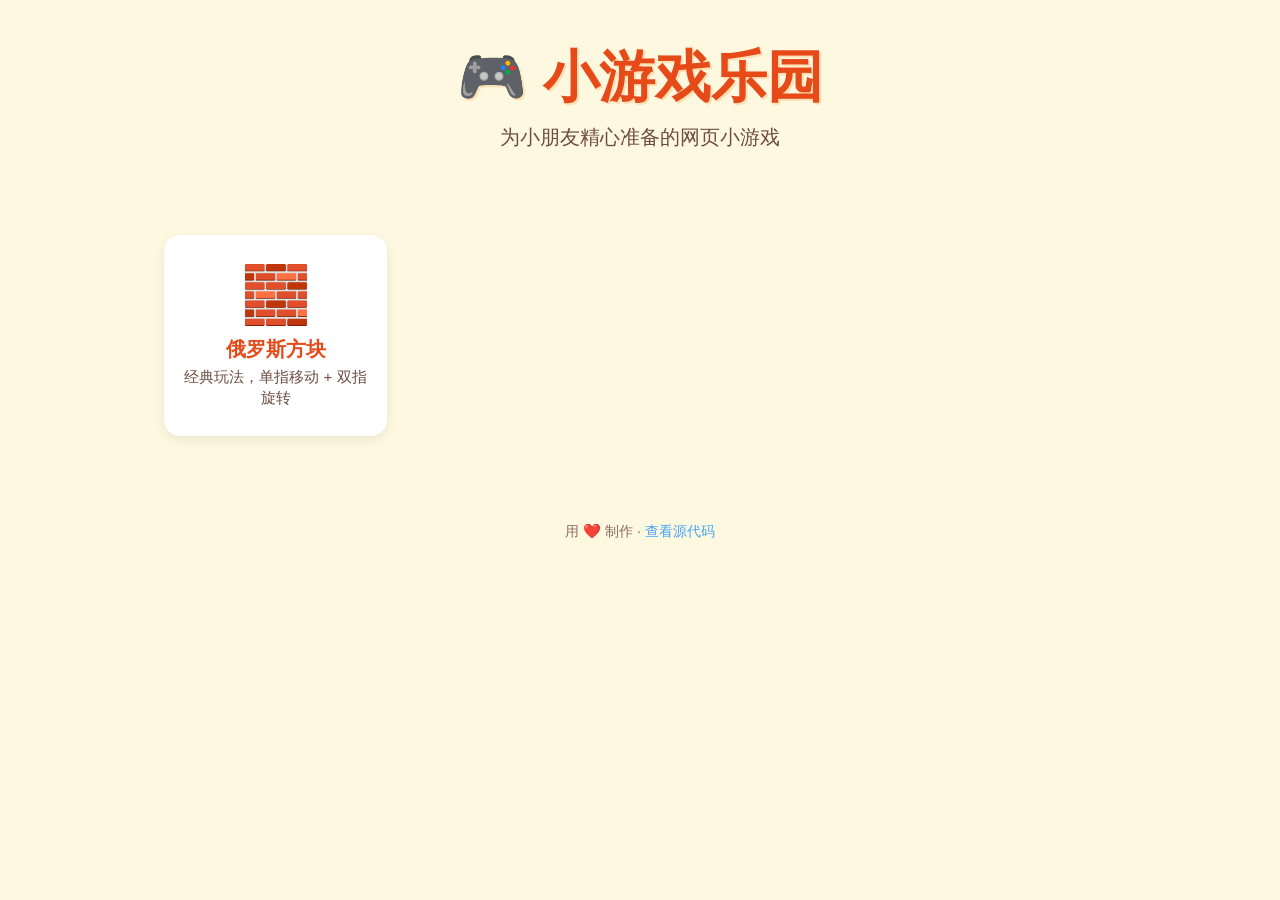
==== index.html @ b6985a57 "fix: use relative paths for SW/manifest/icons to support GitHub Pages subpath deploy GitHub Pages ho" ====
<!DOCTYPE html>
<html lang="zh-CN">
<head>
  <meta charset="UTF-8">
  <meta name="viewport" content="width=device-width, initial-scale=1.0">
  <link rel="manifest" href="./manifest.json">
  <link rel="icon" type="image/svg+xml" href="./icon.svg">
  <link rel="apple-touch-icon" href="./icon.svg">
  <meta name="theme-color" content="#ff7043">
  <title>小游戏乐园 · Little Games</title>
  <style>
    :root {
      --bg: #fff8e1;
      --card: #ffffff;
      --primary: #ff7043;
      --primary-dark: #e64a19;
      --accent: #42a5f5;
      --text: #3e2723;
      --shadow: 0 4px 12px rgba(0, 0, 0, 0.08);
    }

    * { box-sizing: border-box; }

    body {
      margin: 0;
      font-family: "Comic Sans MS", "PingFang SC", "Microsoft YaHei", sans-serif;
      background: var(--bg);
      color: var(--text);
      min-height: 100vh;
    }

    header {
      text-align: center;
      padding: 2.5rem 1rem 1.5rem;
    }

    h1 {
      font-size: clamp(2rem, 6vw, 3.5rem);
      margin: 0;
      color: var(--primary-dark);
      text-shadow: 2px 2px 0 #ffe0b2;
    }

    .subtitle {
      font-size: clamp(1rem, 2.5vw, 1.25rem);
      color: #6d4c41;
      margin-top: 0.5rem;
    }

    main {
      max-width: 1000px;
      margin: 0 auto;
      padding: 1rem 1.5rem 3rem;
    }

    .games {
      display: grid;
      grid-template-columns: repeat(auto-fill, minmax(220px, 1fr));
      gap: 1.25rem;
      margin-top: 1.5rem;
    }

    .game-card {
      background: var(--card);
      border-radius: 16px;
      padding: 1.5rem 1rem;
      text-align: center;
      text-decoration: none;
      color: inherit;
      box-shadow: var(--shadow);
      transition: transform 0.15s ease, box-shadow 0.15s ease;
      border: 3px solid transparent;
    }

    .game-card:hover,
    .game-card:focus {
      transform: translateY(-4px);
      box-shadow: 0 8px 20px rgba(0, 0, 0, 0.12);
      border-color: var(--primary);
      outline: none;
    }

    .game-emoji {
      font-size: 3.5rem;
      display: block;
      margin-bottom: 0.5rem;
    }

    .game-title {
      font-size: 1.25rem;
      font-weight: bold;
      color: var(--primary-dark);
      margin: 0.25rem 0;
    }

    .game-desc {
      font-size: 0.95rem;
      color: #6d4c41;
      margin: 0;
    }

    .placeholder {
      background: var(--card);
      border: 3px dashed var(--accent);
      border-radius: 16px;
      padding: 2.5rem 1.5rem;
      text-align: center;
      color: #6d4c41;
    }

    .placeholder h2 {
      color: var(--accent);
      margin: 0 0 0.75rem;
    }

    footer {
      text-align: center;
      padding: 1.5rem;
      color: #8d6e63;
      font-size: 0.9rem;
    }

    footer a {
      color: var(--accent);
      text-decoration: none;
    }
  </style>
</head>
<body>
  <header>
    <h1>🎮 小游戏乐园</h1>
    <p class="subtitle">为小朋友精心准备的网页小游戏</p>
  </header>

  <main>
    <div id="games-container">
      <div class="placeholder">
        <h2>🌱 游戏即将上线</h2>
        <p>第一个小游戏正在制作中，敬请期待！</p>
      </div>
    </div>
  </main>

  <footer>
    <p>用 ❤️ 制作 · <a href="https://github.com/zhcqiu/little-games">查看源代码</a></p>
  </footer>

  <script>
    // 游戏列表 — 添加新游戏时，在这里加一项即可
    const games = [
      { title: "俄罗斯方块", desc: "经典玩法，单指移动 + 双指旋转", emoji: "🧱", path: "games/tetris/" },
    ];

    const container = document.getElementById("games-container");
    if (games.length > 0) {
      container.innerHTML = "";
      const grid = document.createElement("div");
      grid.className = "games";
      for (const g of games) {
        const a = document.createElement("a");
        a.className = "game-card";
        a.href = g.path;
        a.innerHTML = `
          <span class="game-emoji">${g.emoji}</span>
          <div class="game-title">${g.title}</div>
          <p class="game-desc">${g.desc}</p>
        `;
        grid.appendChild(a);
      }
      container.appendChild(grid);
    }

    if ('serviceWorker' in navigator) {
      window.addEventListener('load', () => {
        navigator.serviceWorker.register('./sw.js').catch((err) => {
          console.warn('SW 注册失败：', err);
        });
      });
    }
  </script>
</body>
</html>
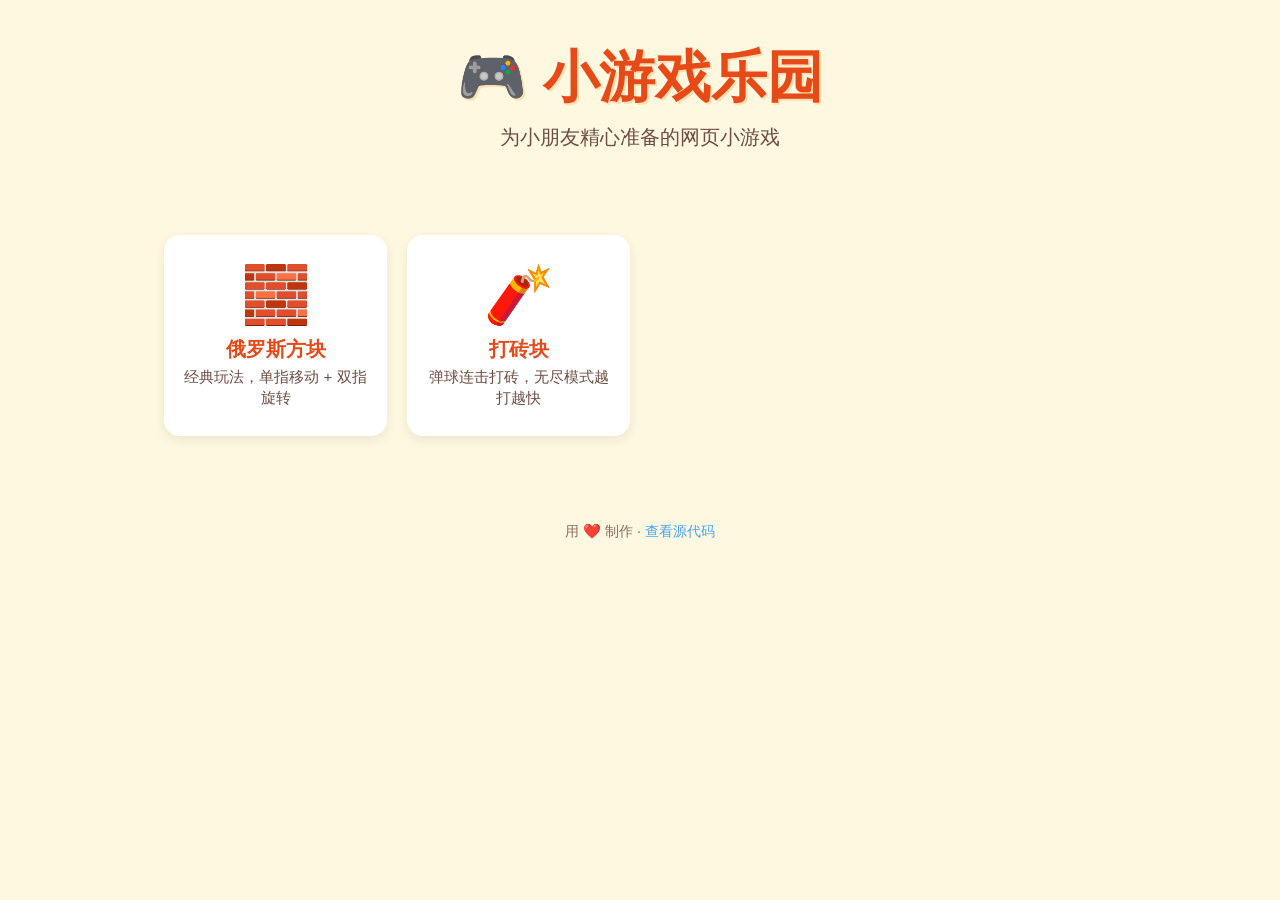
==== commit d695a192: "feat(home): add breakout card" ====
--- a/index.html
+++ b/index.html
@@ -99,6 +99,13 @@
       margin: 0;
     }
 
+    .game-high {
+      font-size: 1rem;
+      font-weight: bold;
+      color: var(--primary-dark);
+      margin: 0.5rem 0 0;
+    }
+
     .placeholder {
       background: var(--card);
       border: 3px dashed var(--accent);
@@ -148,8 +155,16 @@
   <script>
     // 游戏列表 — 添加新游戏时，在这里加一项即可
     const games = [
-      { title: "俄罗斯方块", desc: "经典玩法，单指移动 + 双指旋转", emoji: "🧱", path: "games/tetris/" },
+      { title: "俄罗斯方块", desc: "经典玩法，单指移动 + 双指旋转", emoji: "🧱", path: "games/tetris/", highScoreKey: "tetris.highScore" },
+      { title: "打砖块",     desc: "弹球连击打砖，无尽模式越打越快", emoji: "🧨", path: "games/breakout/", highScoreKey: "breakout.highScore" },
     ];
+
+    function readHighScore(key) {
+      try {
+        const v = localStorage.getItem(key);
+        return v ? parseInt(v, 10) || 0 : 0;
+      } catch (e) { return 0; }
+    }
 
     const container = document.getElementById("games-container");
     if (games.length > 0) {
@@ -160,10 +175,13 @@
         const a = document.createElement("a");
         a.className = "game-card";
         a.href = g.path;
+        const high = g.highScoreKey ? readHighScore(g.highScoreKey) : 0;
+        const highHtml = high > 0 ? `<p class="game-high">🏆 ${high}</p>` : '';
         a.innerHTML = `
           <span class="game-emoji">${g.emoji}</span>
           <div class="game-title">${g.title}</div>
           <p class="game-desc">${g.desc}</p>
+          ${highHtml}
         `;
         grid.appendChild(a);
       }
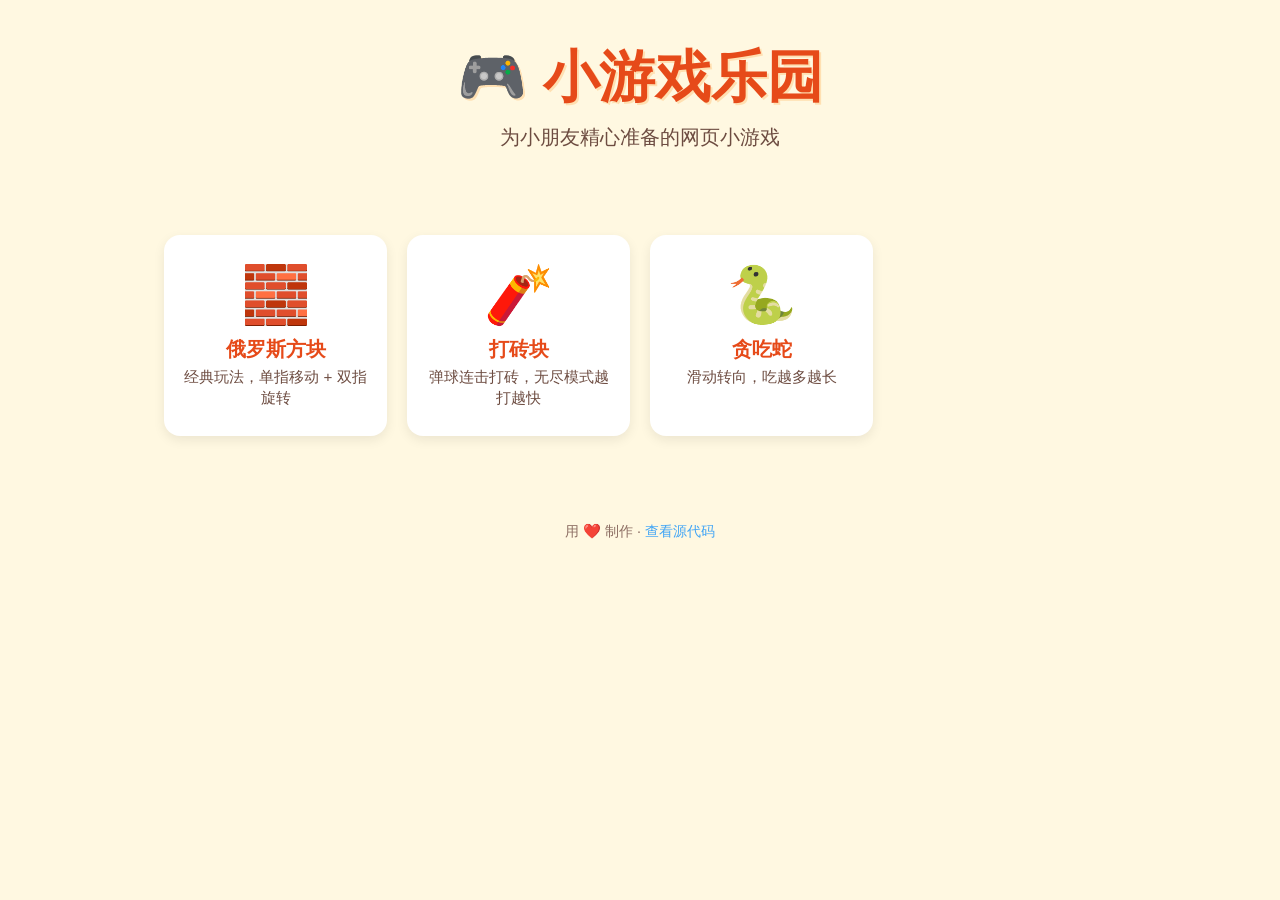
==== commit 2daf1cd4: "chore(infra): bump SW cache to v8, add snake card to home" ====
--- a/index.html
+++ b/index.html
@@ -157,6 +157,7 @@
     const games = [
       { title: "俄罗斯方块", desc: "经典玩法，单指移动 + 双指旋转", emoji: "🧱", path: "games/tetris/", highScoreKey: "tetris.highScore" },
       { title: "打砖块",     desc: "弹球连击打砖，无尽模式越打越快", emoji: "🧨", path: "games/breakout/", highScoreKey: "breakout.highScore" },
+      { title: "贪吃蛇",     desc: "滑动转向，吃越多越长", emoji: "🐍", path: "games/snake/", highScoreKey: "snake.highScore" },
     ];
 
     function readHighScore(key) {
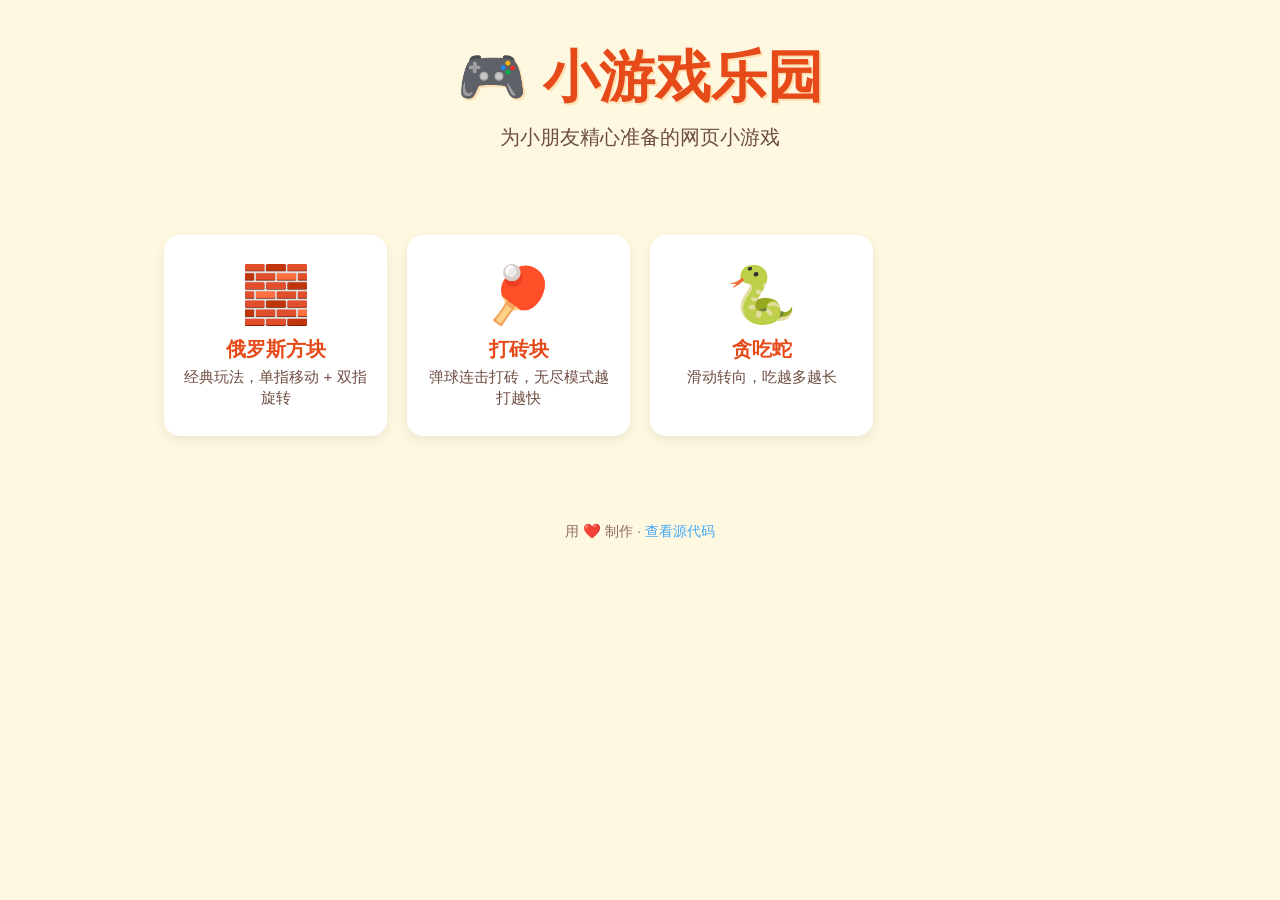
==== commit fdecdfb4: "fix(home): breakout emoji 🧨→🏓 (爆竹不贴合打砖块语义)" ====
--- a/index.html
+++ b/index.html
@@ -156,7 +156,7 @@
     // 游戏列表 — 添加新游戏时，在这里加一项即可
     const games = [
       { title: "俄罗斯方块", desc: "经典玩法，单指移动 + 双指旋转", emoji: "🧱", path: "games/tetris/", highScoreKey: "tetris.highScore" },
-      { title: "打砖块",     desc: "弹球连击打砖，无尽模式越打越快", emoji: "🧨", path: "games/breakout/", highScoreKey: "breakout.highScore" },
+      { title: "打砖块",     desc: "弹球连击打砖，无尽模式越打越快", emoji: "🏓", path: "games/breakout/", highScoreKey: "breakout.highScore" },
       { title: "贪吃蛇",     desc: "滑动转向，吃越多越长", emoji: "🐍", path: "games/snake/", highScoreKey: "snake.highScore" },
     ];
 
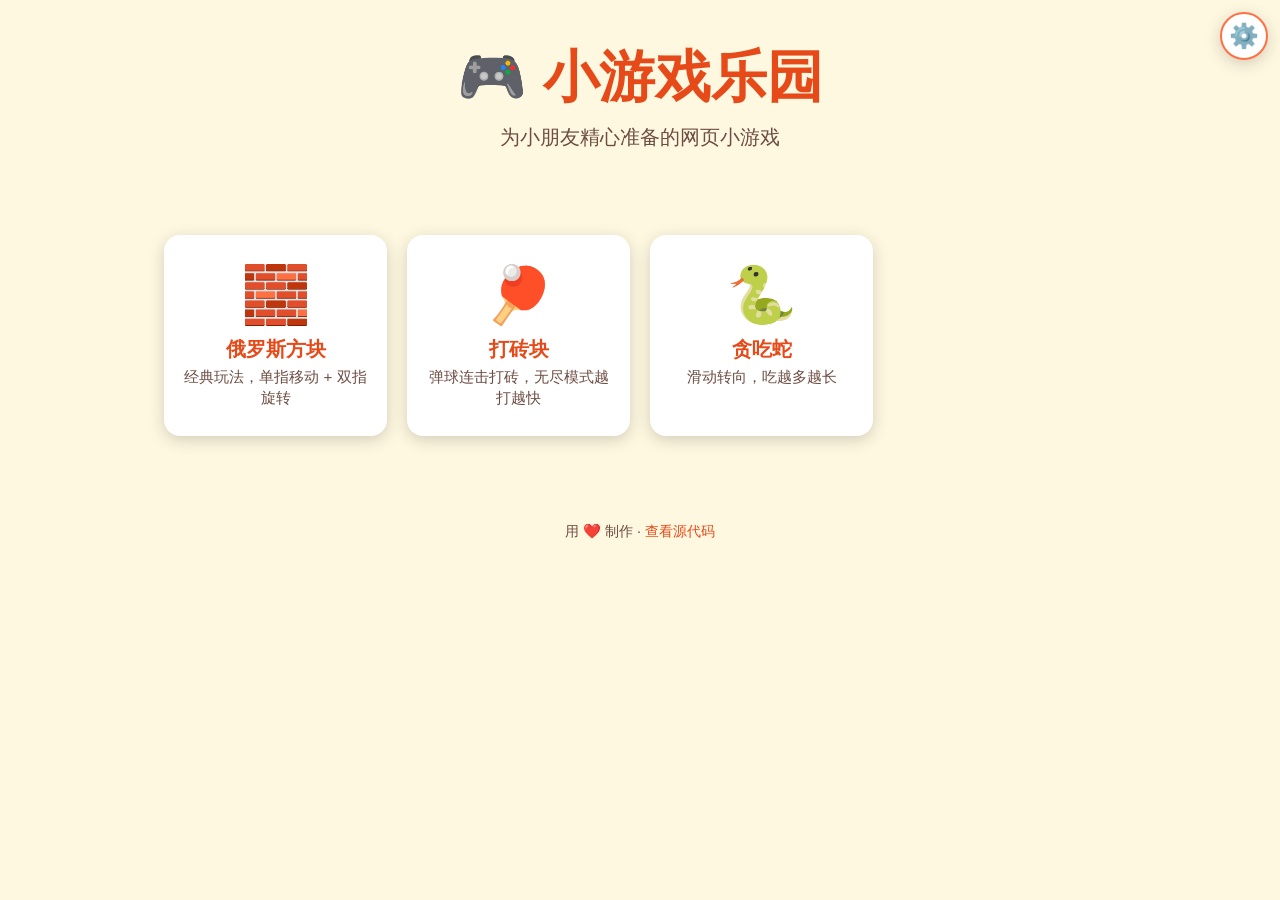
==== commit 2e0c7900: "feat(home): 主菜单加全局设置抽屉 顶栏右上角加 ⚙️ 按钮，弹出全屏面板配置 4 个全局设置： 主题 / 音乐 / 音效 / 动效强度。改动写入 lg.settings，进入 任意游戏" ====
--- a/index.html
+++ b/index.html
@@ -9,27 +9,30 @@
   <meta name="theme-color" content="#ff7043">
   <title>小游戏乐园 · Little Games</title>
   <style>
+    /* themes.css 提供 6 主题的 --bg / --primary / --primary-dark / --bg-2 / --panel-bg / --panel-text /
+     * --button-bg / --button-bg-text / --button-active / --shadow 等。
+     * @import 必须放在所有规则之前。 */
+    @import url('./shared/themes.css');
+
     :root {
-      --bg: #fff8e1;
+      /* launcher 专属（不随主题变） */
       --card: #ffffff;
-      --primary: #ff7043;
-      --primary-dark: #e64a19;
-      --accent: #42a5f5;
-      --text: #3e2723;
-      --shadow: 0 4px 12px rgba(0, 0, 0, 0.08);
-    }
-
-    * { box-sizing: border-box; }
+      --card-text: #3e2723;
+      --card-text-dim: #6d4c41;
+    }
+
+    * { box-sizing: border-box; -webkit-tap-highlight-color: transparent; }
 
     body {
       margin: 0;
       font-family: "Comic Sans MS", "PingFang SC", "Microsoft YaHei", sans-serif;
       background: var(--bg);
-      color: var(--text);
+      color: var(--card-text);
       min-height: 100vh;
     }
 
     header {
+      position: relative;
       text-align: center;
       padding: 2.5rem 1rem 1.5rem;
     }
@@ -38,13 +41,27 @@
       font-size: clamp(2rem, 6vw, 3.5rem);
       margin: 0;
       color: var(--primary-dark);
-      text-shadow: 2px 2px 0 #ffe0b2;
     }
 
     .subtitle {
       font-size: clamp(1rem, 2.5vw, 1.25rem);
-      color: #6d4c41;
+      color: var(--card-text-dim);
       margin-top: 0.5rem;
+    }
+
+    #settings-btn {
+      position: absolute;
+      top: calc(0.75rem + env(safe-area-inset-top, 0px));
+      right: calc(0.75rem + env(safe-area-inset-right, 0px));
+      width: 48px;
+      height: 48px;
+      font-size: 24px;
+      background: var(--card);
+      color: var(--primary-dark);
+      border: 2px solid var(--primary);
+      border-radius: 50%;
+      cursor: pointer;
+      box-shadow: var(--shadow);
     }
 
     main {
@@ -62,11 +79,11 @@
 
     .game-card {
       background: var(--card);
+      color: var(--card-text);
       border-radius: 16px;
       padding: 1.5rem 1rem;
       text-align: center;
       text-decoration: none;
-      color: inherit;
       box-shadow: var(--shadow);
       transition: transform 0.15s ease, box-shadow 0.15s ease;
       border: 3px solid transparent;
@@ -75,7 +92,6 @@
     .game-card:hover,
     .game-card:focus {
       transform: translateY(-4px);
-      box-shadow: 0 8px 20px rgba(0, 0, 0, 0.12);
       border-color: var(--primary);
       outline: none;
     }
@@ -95,7 +111,7 @@
 
     .game-desc {
       font-size: 0.95rem;
-      color: #6d4c41;
+      color: var(--card-text-dim);
       margin: 0;
     }
 
@@ -106,30 +122,120 @@
       margin: 0.5rem 0 0;
     }
 
-    .placeholder {
-      background: var(--card);
-      border: 3px dashed var(--accent);
-      border-radius: 16px;
-      padding: 2.5rem 1.5rem;
-      text-align: center;
-      color: #6d4c41;
-    }
-
-    .placeholder h2 {
-      color: var(--accent);
-      margin: 0 0 0.75rem;
-    }
-
     footer {
       text-align: center;
       padding: 1.5rem;
-      color: #8d6e63;
+      color: var(--card-text-dim);
       font-size: 0.9rem;
     }
 
     footer a {
-      color: var(--accent);
+      color: var(--primary-dark);
       text-decoration: none;
+    }
+
+    /* ──────── 全局设置面板 ──────── */
+
+    #settings-panel {
+      position: fixed;
+      inset: 0;
+      background: var(--panel-bg);
+      color: var(--panel-text);
+      z-index: 100;
+      padding: 1.25rem;
+      padding-top: calc(1.25rem + env(safe-area-inset-top, 0px));
+      overflow-y: auto;
+    }
+
+    #settings-panel.hidden { display: none; }
+
+    .panel-header {
+      display: flex;
+      justify-content: space-between;
+      align-items: center;
+      margin-bottom: 1rem;
+    }
+
+    .panel-header h2 {
+      margin: 0;
+      font-size: 1.5rem;
+      color: var(--panel-text);
+    }
+
+    #settings-close {
+      width: 44px;
+      height: 44px;
+      font-size: 22px;
+      background: transparent;
+      color: var(--panel-text);
+      border: none;
+      cursor: pointer;
+    }
+
+    .row {
+      display: flex;
+      flex-direction: column;
+      gap: 0.5rem;
+      margin-bottom: 1.25rem;
+    }
+
+    .row > label {
+      font-weight: bold;
+      font-size: 1rem;
+    }
+
+    .seg {
+      display: flex;
+      flex-wrap: wrap;
+      gap: 8px;
+    }
+
+    .seg button {
+      flex: 1 1 calc((100% - 16px) / 3);
+      min-height: 44px;
+      min-width: calc((100% - 16px) / 3);
+      background: var(--button-bg);
+      color: var(--button-bg-text);
+      border: 2px solid transparent;
+      border-radius: 8px;
+      font-size: 0.95rem;
+      cursor: pointer;
+    }
+
+    .seg button.active {
+      background: var(--button-active);
+      color: var(--text);
+      border-color: var(--button-active);
+    }
+
+    .toggle-row {
+      flex-direction: row;
+      align-items: center;
+      justify-content: space-between;
+    }
+
+    .toggle {
+      min-width: 72px;
+      min-height: 44px;
+      background: var(--button-bg);
+      color: var(--button-bg-text);
+      border: 2px solid transparent;
+      border-radius: 22px;
+      font-size: 1rem;
+      cursor: pointer;
+    }
+
+    .toggle.active {
+      background: var(--button-active);
+      color: var(--text);
+      border-color: var(--button-active);
+    }
+
+    .hint {
+      font-size: 0.85rem;
+      color: var(--panel-text);
+      opacity: 0.7;
+      margin-top: 0.5rem;
     }
   </style>
 </head>
@@ -137,22 +243,60 @@
   <header>
     <h1>🎮 小游戏乐园</h1>
     <p class="subtitle">为小朋友精心准备的网页小游戏</p>
+    <button id="settings-btn" aria-label="全局设置">⚙️</button>
   </header>
 
   <main>
-    <div id="games-container">
-      <div class="placeholder">
-        <h2>🌱 游戏即将上线</h2>
-        <p>第一个小游戏正在制作中，敬请期待！</p>
-      </div>
-    </div>
+    <div id="games-container"></div>
   </main>
 
   <footer>
     <p>用 ❤️ 制作 · <a href="https://github.com/zhcqiu/little-games">查看源代码</a></p>
   </footer>
 
-  <script>
+  <div id="settings-panel" class="hidden" aria-hidden="true">
+    <div class="panel-header">
+      <h2>⚙️ 全局设置</h2>
+      <button id="settings-close" aria-label="关闭">✕</button>
+    </div>
+
+    <div class="row">
+      <label>🎨 主题</label>
+      <div class="seg" id="theme-seg">
+        <button data-val="cheery">🎨 童趣</button>
+        <button data-val="candy">🍬 糖果</button>
+        <button data-val="forest">🌳 森林</button>
+        <button data-val="ocean">🌊 海洋</button>
+        <button data-val="space">🚀 太空</button>
+        <button data-val="night">🌙 夜空</button>
+      </div>
+    </div>
+
+    <div class="row toggle-row">
+      <label>🎵 音乐</label>
+      <button class="toggle" id="bgm-toggle">🎵</button>
+    </div>
+
+    <div class="row toggle-row">
+      <label>🔊 音效</label>
+      <button class="toggle" id="sfx-toggle">🔊</button>
+    </div>
+
+    <div class="row">
+      <label>✨ 动效强度</label>
+      <div class="seg" id="fx-seg">
+        <button data-val="strong">✨ 强</button>
+        <button data-val="mild">🌿 弱</button>
+        <button data-val="off">🚫 关</button>
+      </div>
+    </div>
+
+    <p class="hint">这些设置对所有小游戏生效。</p>
+  </div>
+
+  <script type="module">
+    import { GlobalSettings } from './shared/global-settings.js';
+
     // 游戏列表 — 添加新游戏时，在这里加一项即可
     const games = [
       { title: "俄罗斯方块", desc: "经典玩法，单指移动 + 双指旋转", emoji: "🧱", path: "games/tetris/", highScoreKey: "tetris.highScore" },
@@ -168,26 +312,84 @@
     }
 
     const container = document.getElementById("games-container");
-    if (games.length > 0) {
-      container.innerHTML = "";
-      const grid = document.createElement("div");
-      grid.className = "games";
-      for (const g of games) {
-        const a = document.createElement("a");
-        a.className = "game-card";
-        a.href = g.path;
-        const high = g.highScoreKey ? readHighScore(g.highScoreKey) : 0;
-        const highHtml = high > 0 ? `<p class="game-high">🏆 ${high}</p>` : '';
-        a.innerHTML = `
-          <span class="game-emoji">${g.emoji}</span>
-          <div class="game-title">${g.title}</div>
-          <p class="game-desc">${g.desc}</p>
-          ${highHtml}
-        `;
-        grid.appendChild(a);
+    const grid = document.createElement("div");
+    grid.className = "games";
+    for (const g of games) {
+      const a = document.createElement("a");
+      a.className = "game-card";
+      a.href = g.path;
+      const high = g.highScoreKey ? readHighScore(g.highScoreKey) : 0;
+      const highHtml = high > 0 ? `<p class="game-high">🏆 ${high}</p>` : '';
+      a.innerHTML = `
+        <span class="game-emoji">${g.emoji}</span>
+        <div class="game-title">${g.title}</div>
+        <p class="game-desc">${g.desc}</p>
+        ${highHtml}
+      `;
+      grid.appendChild(a);
+    }
+    container.appendChild(grid);
+
+    // ──── 全局设置应用 ────
+
+    function applyTheme(name) {
+      document.body.dataset.theme = name;
+      // 同步 PWA 状态栏颜色到当前主题的 --bg-2
+      const bg2 = getComputedStyle(document.body).getPropertyValue('--bg-2').trim();
+      if (bg2) document.querySelector('meta[name="theme-color"]')?.setAttribute('content', bg2);
+    }
+
+    function syncUi() {
+      const s = GlobalSettings.snapshot();
+      for (const btn of document.querySelectorAll('#theme-seg button')) {
+        btn.classList.toggle('active', btn.dataset.val === s.theme);
       }
-      container.appendChild(grid);
-    }
+      for (const btn of document.querySelectorAll('#fx-seg button')) {
+        btn.classList.toggle('active', btn.dataset.val === s.fxLevel);
+      }
+      const sfx = document.getElementById('sfx-toggle');
+      sfx.classList.toggle('active', s.sfxOn);
+      sfx.textContent = s.sfxOn ? '🔊' : '🔇';
+      const bgm = document.getElementById('bgm-toggle');
+      bgm.classList.toggle('active', s.bgmOn);
+      bgm.textContent = s.bgmOn ? '🎵' : '🔕';
+    }
+
+    // 初始应用
+    applyTheme(GlobalSettings.get('theme'));
+    syncUi();
+
+    document.getElementById('theme-seg').addEventListener('click', (e) => {
+      const b = e.target.closest('button');
+      if (!b?.dataset.val) return;
+      GlobalSettings.set('theme', b.dataset.val);
+      applyTheme(b.dataset.val);
+      syncUi();
+    });
+    document.getElementById('fx-seg').addEventListener('click', (e) => {
+      const b = e.target.closest('button');
+      if (!b?.dataset.val) return;
+      GlobalSettings.set('fxLevel', b.dataset.val);
+      syncUi();
+    });
+    document.getElementById('sfx-toggle').addEventListener('click', () => {
+      GlobalSettings.set('sfxOn', !GlobalSettings.get('sfxOn'));
+      syncUi();
+    });
+    document.getElementById('bgm-toggle').addEventListener('click', () => {
+      GlobalSettings.set('bgmOn', !GlobalSettings.get('bgmOn'));
+      syncUi();
+    });
+
+    const panel = document.getElementById('settings-panel');
+    document.getElementById('settings-btn').addEventListener('click', () => {
+      panel.classList.remove('hidden');
+      panel.setAttribute('aria-hidden', 'false');
+    });
+    document.getElementById('settings-close').addEventListener('click', () => {
+      panel.classList.add('hidden');
+      panel.setAttribute('aria-hidden', 'true');
+    });
 
     if ('serviceWorker' in navigator) {
       window.addEventListener('load', () => {
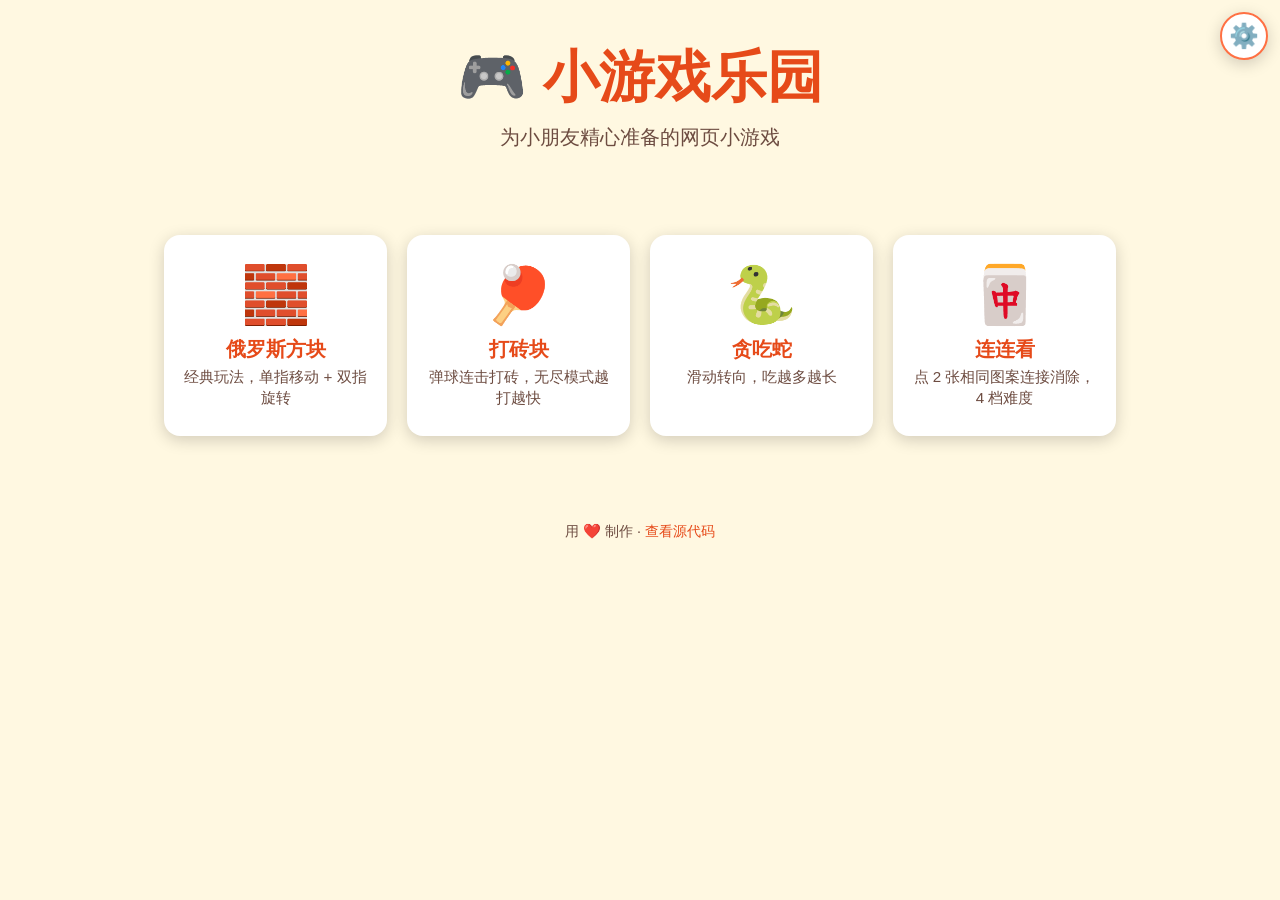
==== commit 506caa1f: "feat(lianliankan): Part 5a 接入首页 + CI 测试" ====
--- a/index.html
+++ b/index.html
@@ -302,6 +302,7 @@
       { title: "俄罗斯方块", desc: "经典玩法，单指移动 + 双指旋转", emoji: "🧱", path: "games/tetris/", highScoreKey: "tetris.highScore" },
       { title: "打砖块",     desc: "弹球连击打砖，无尽模式越打越快", emoji: "🏓", path: "games/breakout/", highScoreKey: "breakout.highScore" },
       { title: "贪吃蛇",     desc: "滑动转向，吃越多越长", emoji: "🐍", path: "games/snake/", highScoreKey: "snake.highScore" },
+      { title: "连连看",     desc: "点 2 张相同图案连接消除，4 档难度", emoji: "🀄", path: "games/lianliankan/", highScoreKey: "lianliankan.highScore.scalar" },
     ];
 
     function readHighScore(key) {
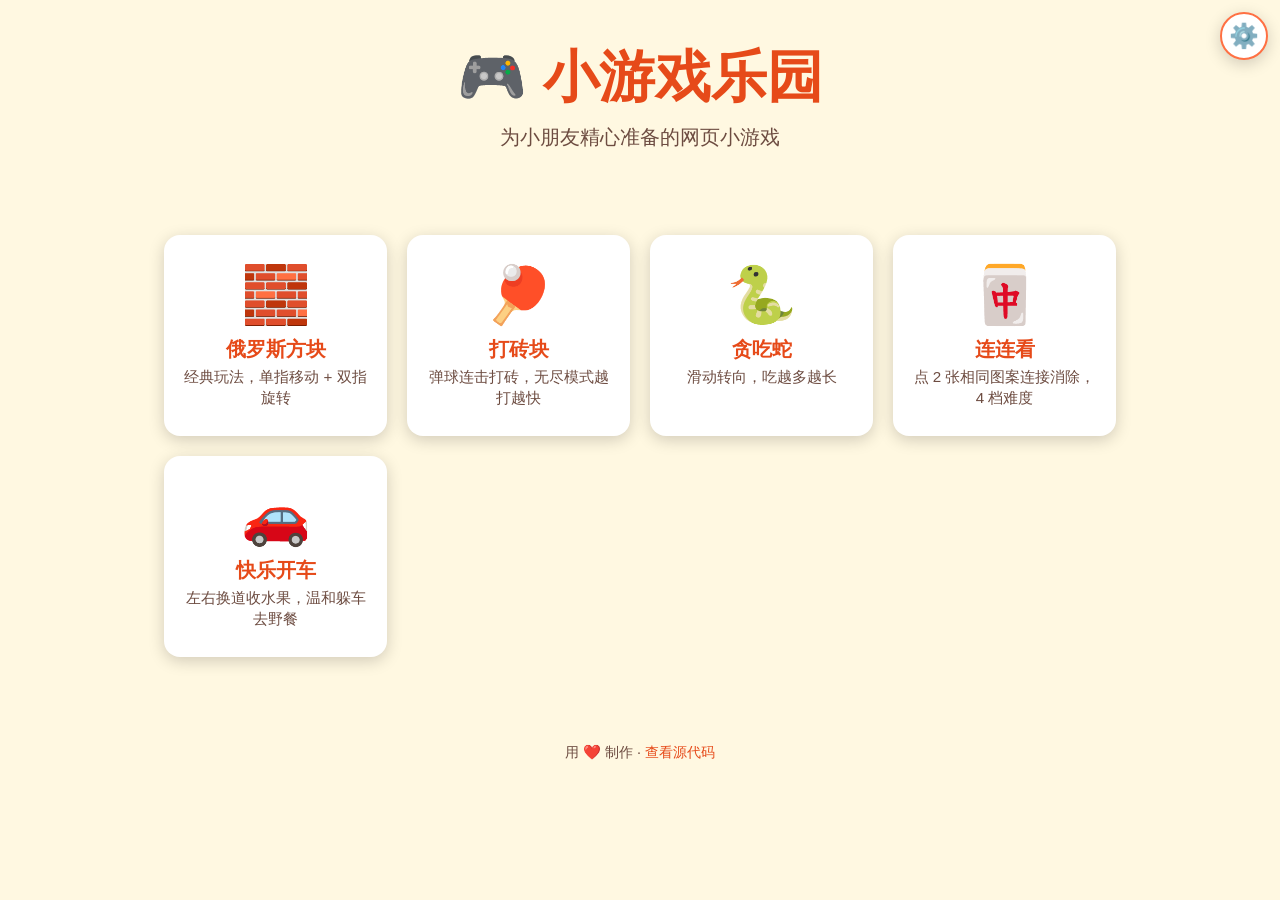
==== commit 7cb81ad2: "feat: add happy drive game" ====
--- a/index.html
+++ b/index.html
@@ -303,6 +303,7 @@
       { title: "打砖块",     desc: "弹球连击打砖，无尽模式越打越快", emoji: "🏓", path: "games/breakout/", highScoreKey: "breakout.highScore" },
       { title: "贪吃蛇",     desc: "滑动转向，吃越多越长", emoji: "🐍", path: "games/snake/", highScoreKey: "snake.highScore" },
       { title: "连连看",     desc: "点 2 张相同图案连接消除，4 档难度", emoji: "🀄", path: "games/lianliankan/", highScoreKey: "lianliankan.highScore.scalar" },
+      { title: "快乐开车",   desc: "左右换道收水果，温和躲车去野餐", emoji: "🚗", path: "games/happy-drive/", highScoreKey: "happyDrive.highScore" },
     ];
 
     function readHighScore(key) {
